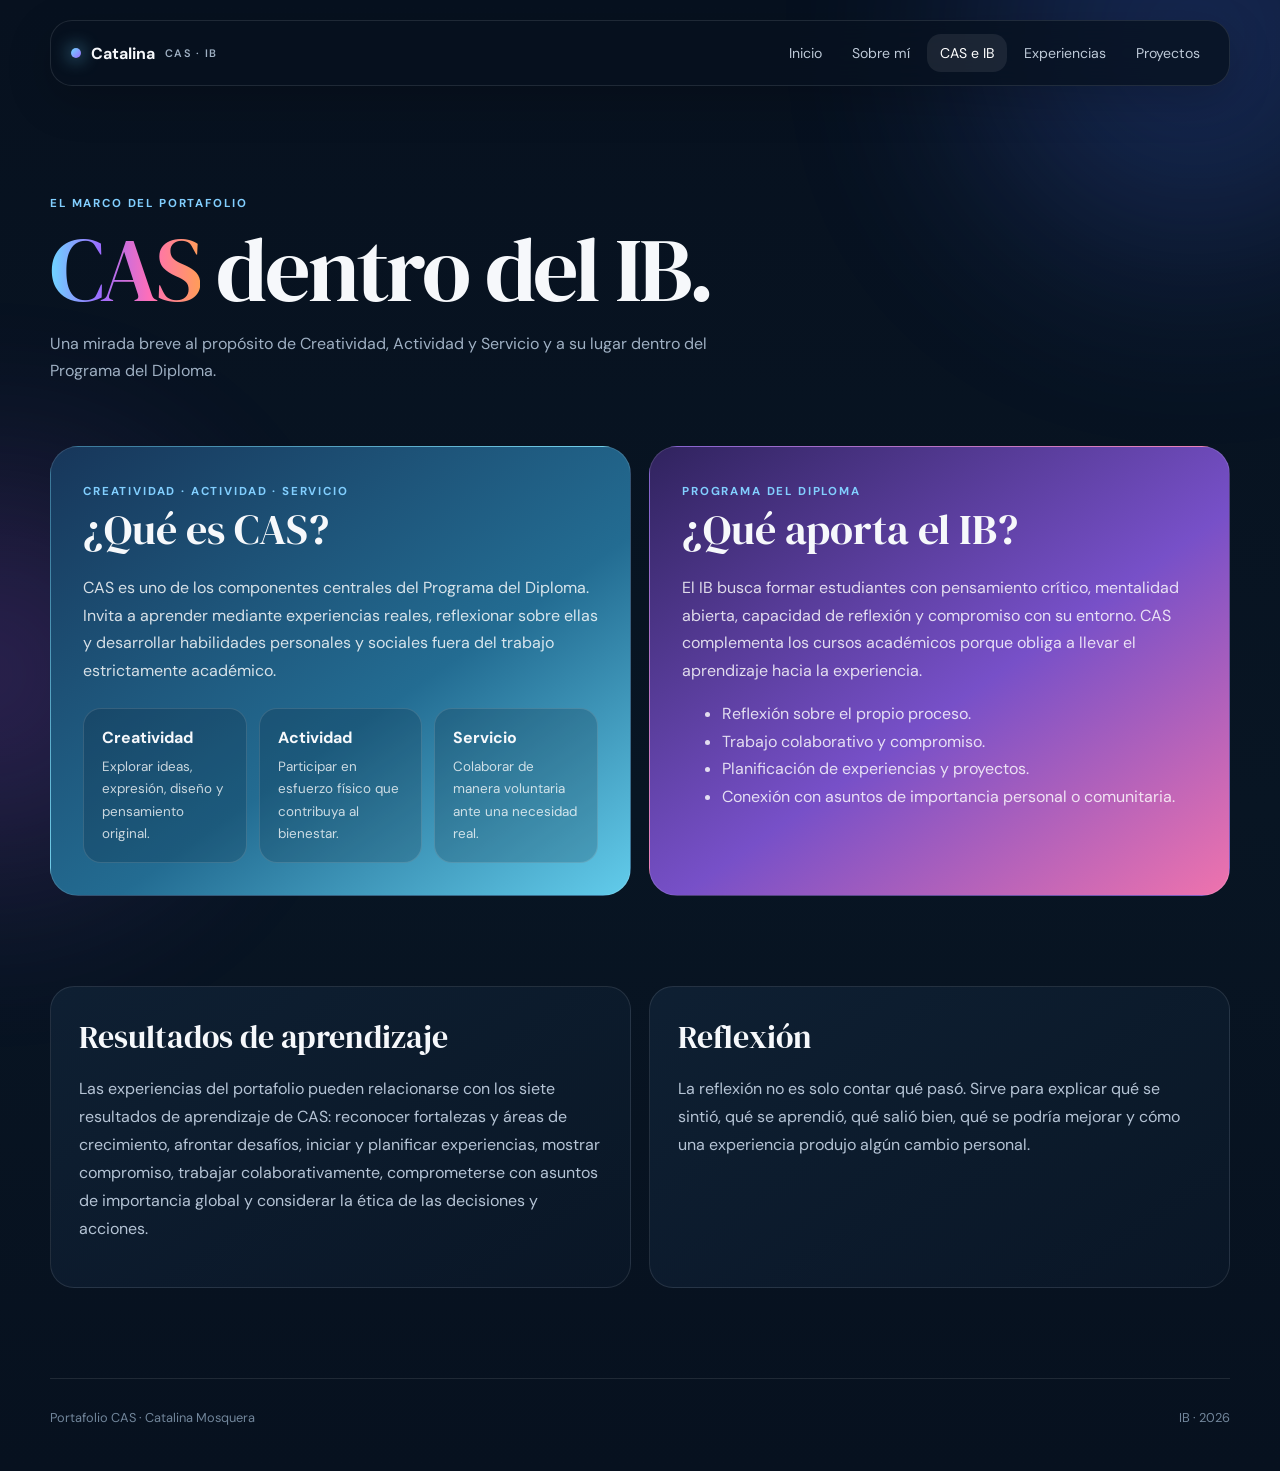
==== cas-ib.html @ 4ce29ef9 "Create Catalina CAS and IB page" ====
<!DOCTYPE html>
<html lang="es">
<head>
  <meta charset="UTF-8"><meta name="viewport" content="width=device-width, initial-scale=1.0">
  <title>CAS e IB · Catalina CAS</title>
  <link rel="preconnect" href="https://fonts.googleapis.com"><link rel="preconnect" href="https://fonts.gstatic.com" crossorigin>
  <link href="https://fonts.googleapis.com/css2?family=DM+Sans:wght@400;500;600;700&family=DM+Serif+Display:ital@0;1&display=swap" rel="stylesheet">
  <link rel="stylesheet" href="styles.css">
</head>
<body data-page="cas">
  <div class="ambient ambient-a"></div><div class="ambient ambient-b"></div>
  <header class="site-header"><a class="brand" href="index.html"><span class="brand-dot"></span><span>Catalina</span><small>CAS · IB</small></a><button class="menu-button" aria-label="Abrir navegación" aria-expanded="false">☰</button><nav class="top-nav"><a href="index.html" data-nav="inicio">Inicio</a><a href="perfil.html" data-nav="perfil">Sobre mí</a><a href="cas-ib.html" data-nav="cas">CAS e IB</a><a href="experiencias.html" data-nav="experiencias">Experiencias</a><a href="proyectos.html" data-nav="proyectos">Proyectos</a></nav></header>
  <main>
    <section class="page-hero shell"><span class="eyebrow">EL MARCO DEL PORTAFOLIO</span><h1><span class="gradient-word">CAS</span> dentro del IB.</h1><p>Una mirada breve al propósito de Creatividad, Actividad y Servicio y a su lugar dentro del Programa del Diploma.</p></section>
    <section class="shell info-split">
      <article class="info-panel cas"><span class="mini-label">CREATIVIDAD · ACTIVIDAD · SERVICIO</span><h2>¿Qué es CAS?</h2><p>CAS es uno de los componentes centrales del Programa del Diploma. Invita a aprender mediante experiencias reales, reflexionar sobre ellas y desarrollar habilidades personales y sociales fuera del trabajo estrictamente académico.</p><div class="pillar-list"><div class="pillar"><strong>Creatividad</strong><span>Explorar ideas, expresión, diseño y pensamiento original.</span></div><div class="pillar"><strong>Actividad</strong><span>Participar en esfuerzo físico que contribuya al bienestar.</span></div><div class="pillar"><strong>Servicio</strong><span>Colaborar de manera voluntaria ante una necesidad real.</span></div></div></article>
      <article class="info-panel ib"><span class="mini-label">PROGRAMA DEL DIPLOMA</span><h2>¿Qué aporta el IB?</h2><p>El IB busca formar estudiantes con pensamiento crítico, mentalidad abierta, capacidad de reflexión y compromiso con su entorno. CAS complementa los cursos académicos porque obliga a llevar el aprendizaje hacia la experiencia.</p><ul><li>Reflexión sobre el propio proceso.</li><li>Trabajo colaborativo y compromiso.</li><li>Planificación de experiencias y proyectos.</li><li>Conexión con asuntos de importancia personal o comunitaria.</li></ul></article>
    </section>
    <section class="shell content-grid">
      <article class="content-card"><h2>Resultados de aprendizaje</h2><p>Las experiencias del portafolio pueden relacionarse con los siete resultados de aprendizaje de CAS: reconocer fortalezas y áreas de crecimiento, afrontar desafíos, iniciar y planificar experiencias, mostrar compromiso, trabajar colaborativamente, comprometerse con asuntos de importancia global y considerar la ética de las decisiones y acciones.</p></article>
      <article class="content-card"><h2>Reflexión</h2><p>La reflexión no es solo contar qué pasó. Sirve para explicar qué se sintió, qué se aprendió, qué salió bien, qué se podría mejorar y cómo una experiencia produjo algún cambio personal.</p></article>
    </section>
  </main>
  <footer class="site-footer shell"><span>Portafolio CAS · Catalina Mosquera</span><span>IB · 2026</span></footer><script src="script.js"></script>
</body></html>
---- styles.css ----
:root{
  --bg:#07111f;
  --bg-2:#0b1728;
  --surface:#0f2034;
  --surface-2:#132944;
  --line:rgba(255,255,255,.1);
  --text:#f6f8fb;
  --muted:#9fb0c3;
  --cyan:#6ed7ff;
  --blue:#4f8cff;
  --violet:#9c6cff;
  --pink:#ff6fb7;
  --orange:#ff9d58;
  --serif:'DM Serif Display',serif;
  --sans:'DM Sans',sans-serif;
  --radius:26px;
}
*{box-sizing:border-box}
html{scroll-behavior:smooth}
body{margin:0;background:linear-gradient(180deg,#07111f 0%,#081523 55%,#07111f 100%);color:var(--text);font-family:var(--sans);min-height:100vh;overflow-x:hidden}
a{color:inherit}
img{max-width:100%;display:block}
button{font:inherit}
.shell{width:min(1180px,calc(100% - 40px));margin-inline:auto}
.ambient{position:fixed;border-radius:50%;filter:blur(110px);pointer-events:none;z-index:-1;opacity:.23}.ambient-a{width:430px;height:430px;background:#4c78ff;top:-180px;right:-130px}.ambient-b{width:360px;height:360px;background:#b955ff;bottom:5%;left:-190px}
.site-header{width:min(1180px,calc(100% - 40px));margin:20px auto 0;position:sticky;top:16px;z-index:30;display:flex;align-items:center;justify-content:space-between;padding:13px 16px 13px 20px;border:1px solid var(--line);border-radius:22px;background:rgba(7,17,31,.78);backdrop-filter:blur(22px);box-shadow:0 14px 45px rgba(0,0,0,.2)}
.brand{display:flex;gap:10px;align-items:center;text-decoration:none;font-weight:700}.brand small{color:var(--muted);font-size:.68rem;letter-spacing:.12em;font-weight:600}.brand-dot{width:10px;height:10px;border-radius:50%;background:linear-gradient(135deg,var(--cyan),var(--violet));box-shadow:0 0 18px var(--cyan)}
.top-nav{display:flex;gap:4px}.top-nav a{text-decoration:none;color:#bdc9d7;font-size:.88rem;padding:10px 13px;border-radius:14px;transition:.2s}.top-nav a:hover,.top-nav a.is-current{color:#fff;background:rgba(255,255,255,.08)}
.menu-button{display:none;border:0;background:transparent;color:#fff;font-size:1.4rem}
.hero{padding-top:90px;padding-bottom:70px}.home-hero{display:grid;grid-template-columns:1.18fr .82fr;align-items:center;gap:50px;min-height:650px}.eyebrow,.mini-label{font-size:.72rem;letter-spacing:.16em;font-weight:700;color:#82cfff}.hero h1,.page-hero h1{font-family:var(--serif);font-weight:400;letter-spacing:-.035em}.hero h1{font-size:clamp(3.6rem,7vw,6.9rem);line-height:.94;margin:18px 0 24px;max-width:860px}.hero h1 em{font-style:italic;background:linear-gradient(90deg,var(--cyan),#a58bff 43%,#ff82b7 75%,#ffad62);-webkit-background-clip:text;color:transparent}.hero-copy>p{font-size:1.04rem;line-height:1.75;color:var(--muted);max-width:620px}.hero-actions{display:flex;align-items:center;gap:22px;margin-top:32px}.button{display:inline-flex;align-items:center;gap:12px;text-decoration:none;padding:14px 19px;border-radius:16px;font-weight:700}.button-primary{background:linear-gradient(135deg,#3977ff,#62cfff);color:#fff;box-shadow:0 16px 35px rgba(56,128,255,.22)}.text-link{color:#cdd8e5;text-decoration:none;font-size:.9rem}.hero-art{min-height:460px;position:relative}.orb{position:absolute;border-radius:50%;filter:saturate(1.15)}.orb-one{width:290px;height:290px;right:4%;top:10%;background:linear-gradient(140deg,#2b6eff,#70d7ff);box-shadow:inset -30px -40px 70px rgba(6,17,31,.3),0 30px 80px rgba(55,136,255,.22)}.orb-two{width:180px;height:180px;left:3%;bottom:11%;background:linear-gradient(140deg,#9a5cff,#ff66ac 54%,#ff9f56);box-shadow:0 25px 70px rgba(218,86,187,.25)}.orb-three{width:96px;height:96px;left:18%;top:8%;background:linear-gradient(140deg,#ffd06d,#ff738b)}.glass-card{position:absolute;right:8%;bottom:4%;width:250px;padding:24px;border-radius:24px;border:1px solid rgba(255,255,255,.17);background:rgba(9,24,42,.65);backdrop-filter:blur(18px);box-shadow:0 25px 60px rgba(0,0,0,.25)}.hero-card span{font-size:.72rem;color:#91a7bd;letter-spacing:.16em}.hero-card strong{display:block;font-family:var(--serif);font-weight:400;font-size:1.85rem;line-height:1.05;margin-top:12px}
.section-block{padding:70px 0}.section-heading{display:flex;justify-content:space-between;gap:50px;align-items:end;margin-bottom:30px}.section-heading h2,.highlight-band h2{font-family:var(--serif);font-weight:400;font-size:clamp(2.3rem,4vw,4rem);line-height:1;margin:10px 0 0}.section-heading>p{max-width:450px;color:var(--muted);line-height:1.7;margin:0}.bento-grid{display:grid;grid-template-columns:repeat(12,1fr);grid-auto-rows:minmax(230px,auto);gap:16px}.bento-card{position:relative;overflow:hidden;display:flex;flex-direction:column;justify-content:space-between;padding:26px;border-radius:var(--radius);text-decoration:none;border:1px solid rgba(255,255,255,.11);transition:transform .25s,border-color .25s}.bento-card:hover{transform:translateY(-5px);border-color:rgba(255,255,255,.25)}.bento-card h3{font-family:var(--serif);font-size:2.25rem;font-weight:400;margin:8px 0}.bento-card p{max-width:370px;color:rgba(255,255,255,.76);line-height:1.55;margin:0}.card-index{font-size:.75rem;letter-spacing:.12em;color:rgba(255,255,255,.7)}.arrow{position:absolute;top:24px;right:24px;font-size:1.3rem}.bento-profile{grid-column:span 5;background:linear-gradient(145deg,#102d4c,#125b86 64%,#4ac5e9)}.bento-cas{grid-column:span 7;background:linear-gradient(145deg,#2b245c,#7650c7 50%,#ec6fae)}.bento-experiences{grid-column:span 7;background:linear-gradient(145deg,#172948,#3857a9 48%,#8b5ee9)}.bento-projects{grid-column:span 5;background:linear-gradient(145deg,#4d244a,#c55178 52%,#ff9a55)}
.highlight-band{margin-top:40px;margin-bottom:80px;padding:42px;border:1px solid var(--line);border-radius:30px;background:radial-gradient(circle at 85% 20%,rgba(105,218,255,.18),transparent 25%),linear-gradient(135deg,#0e2035,#101b31);display:flex;justify-content:space-between;align-items:center;gap:40px}.highlight-band p{color:var(--muted);line-height:1.7;max-width:480px}
.site-footer{display:flex;justify-content:space-between;color:#72869b;font-size:.8rem;padding:30px 0 45px;border-top:1px solid var(--line)}
.page-hero{padding-top:105px;padding-bottom:46px}.page-hero h1{font-size:clamp(3.6rem,7vw,6.4rem);line-height:.98;margin:14px 0 16px}.page-hero p{color:var(--muted);line-height:1.7;max-width:680px}.gradient-word{background:linear-gradient(90deg,var(--cyan),var(--violet),var(--pink),var(--orange));-webkit-background-clip:text;color:transparent}
.content-grid{display:grid;grid-template-columns:1fr 1fr;gap:18px;padding-bottom:90px}.content-card{border:1px solid var(--line);background:linear-gradient(145deg,rgba(15,32,52,.95),rgba(10,23,39,.95));border-radius:24px;padding:28px}.content-card h2,.content-card h3{font-family:var(--serif);font-weight:400}.content-card h2{font-size:2rem;margin:0 0 14px}.content-card h3{font-size:1.4rem;margin:0 0 10px}.content-card p,.content-card li{color:#b5c4d5;line-height:1.75}.content-card ul{padding-left:20px}.span-2{grid-column:1/-1}.accent-cyan{background:linear-gradient(145deg,#0e2944,#104f70 70%,#318eb3)}.accent-purple{background:linear-gradient(145deg,#201d45,#49377e 65%,#784ca8)}.accent-warm{background:linear-gradient(145deg,#42233d,#833a65 54%,#bf6553)}.accent-cyan p,.accent-purple p,.accent-warm p,.accent-cyan li,.accent-purple li,.accent-warm li{color:rgba(255,255,255,.82)}
.profile-intro{display:grid;grid-template-columns:.75fr 1.25fr;gap:24px;align-items:stretch}.portrait-placeholder{min-height:430px;border-radius:28px;border:1px dashed rgba(255,255,255,.24);display:grid;place-items:center;text-align:center;background:radial-gradient(circle at 50% 30%,rgba(103,211,255,.18),transparent 30%),linear-gradient(155deg,#132640,#0d192a);color:#9aafc3}.portrait-placeholder span{display:block;font-size:2.2rem;margin-bottom:8px}.profile-copy{padding:36px;border-radius:28px;background:linear-gradient(135deg,#172d4b,#293d70 42%,#6f4eac 74%,#c05c89);border:1px solid rgba(255,255,255,.12)}.profile-copy h2{font-family:var(--serif);font-size:3rem;font-weight:400;margin:0 0 14px}.profile-copy p{line-height:1.75;color:rgba(255,255,255,.84)}
.info-split{display:grid;grid-template-columns:1fr 1fr;gap:18px;padding-bottom:90px}.info-panel{border-radius:28px;padding:32px;border:1px solid rgba(255,255,255,.12)}.info-panel h2{font-family:var(--serif);font-size:2.65rem;font-weight:400;margin:0 0 14px}.info-panel p,.info-panel li{line-height:1.72;color:rgba(255,255,255,.82)}.info-panel.cas{background:linear-gradient(145deg,#17365a,#236c92 58%,#62cceb)}.info-panel.ib{background:linear-gradient(145deg,#30235e,#7750c8 55%,#ef73ad)}.pillar-list{display:grid;grid-template-columns:repeat(3,1fr);gap:12px;margin-top:24px}.pillar{padding:18px;border-radius:18px;background:rgba(4,15,28,.18);border:1px solid rgba(255,255,255,.13)}.pillar strong{display:block;margin-bottom:7px}.pillar span{font-size:.84rem;line-height:1.5;color:rgba(255,255,255,.77)}
.months-nav{display:flex;flex-wrap:wrap;gap:9px;margin:10px 0 34px}.month-chip{border:1px solid var(--line);background:#0d1c2e;color:#aebed0;border-radius:999px;padding:9px 14px;cursor:pointer}.month-chip.active{background:linear-gradient(90deg,#386eff,#66cfff);color:#fff;border-color:transparent}.experience-month{margin-bottom:54px}.experience-month[hidden]{display:none}.month-heading{display:flex;align-items:end;justify-content:space-between;margin-bottom:16px}.month-heading h2{font-family:var(--serif);font-size:3rem;font-weight:400;margin:0}.month-heading span{color:#70869d;font-size:.82rem}.experience-grid{display:grid;grid-template-columns:repeat(3,1fr);gap:16px}.experience-card{min-height:260px;display:flex;flex-direction:column;justify-content:space-between;padding:24px;border-radius:24px;border:1px solid var(--line);text-decoration:none;background:#0d1e31;transition:.2s}.experience-card:hover{transform:translateY(-4px)}.experience-card:nth-child(3n+1){background:linear-gradient(145deg,#11385c,#1c6287)}.experience-card:nth-child(3n+2){background:linear-gradient(145deg,#31245c,#7150ad)}.experience-card:nth-child(3n){background:linear-gradient(145deg,#4d2746,#a44a69 58%,#d87555)}.experience-card small{color:rgba(255,255,255,.65);letter-spacing:.13em}.experience-card h3{font-family:var(--serif);font-size:2rem;font-weight:400;margin:12px 0}.experience-card p{font-size:.9rem;line-height:1.55;color:rgba(255,255,255,.75)}.placeholder-line{display:block;width:55%;height:7px;border-radius:20px;background:rgba(255,255,255,.13);margin-top:9px}
.projects-grid{display:grid;grid-template-columns:repeat(2,1fr);gap:18px;padding-bottom:90px}.project-tile{min-height:340px;border-radius:28px;border:1px solid var(--line);padding:30px;display:flex;flex-direction:column;justify-content:space-between;text-decoration:none}.project-tile:nth-child(1){background:linear-gradient(145deg,#173657,#296f94 60%,#65c8df)}.project-tile:nth-child(2){background:linear-gradient(145deg,#39265f,#8652be 55%,#f06fa5)}.project-tile:nth-child(3){background:linear-gradient(145deg,#4e2745,#ad4e74 52%,#f28c5c)}.project-tile:nth-child(4){background:linear-gradient(145deg,#25345c,#4a59ac 50%,#9e6be0)}.project-tile h2{font-family:var(--serif);font-size:2.7rem;font-weight:400;margin:10px 0}.project-tile p{color:rgba(255,255,255,.8);line-height:1.65;max-width:480px}.status{font-size:.75rem;letter-spacing:.14em;color:rgba(255,255,255,.65)}
.template-wrap{padding-bottom:90px}.template-visual{height:300px;border-radius:28px;border:1px dashed rgba(255,255,255,.22);display:grid;place-items:center;background:radial-gradient(circle at 30% 20%,rgba(110,215,255,.14),transparent 30%),radial-gradient(circle at 80% 80%,rgba(255,111,183,.14),transparent 25%),#0c1b2d;color:#8fa5ba;margin-bottom:18px}.template-sections{display:grid;gap:14px}.template-section{padding:26px;border:1px solid var(--line);border-radius:22px;background:#0d1e31}.template-section h2{font-family:var(--serif);font-size:2rem;font-weight:400;margin:0 0 10px}.template-section p,.template-section li{color:#b8c7d7;line-height:1.72}
@media(max-width:900px){.home-hero{grid-template-columns:1fr;min-height:auto}.hero-art{min-height:360px}.section-heading,.highlight-band{align-items:flex-start;flex-direction:column}.bento-profile,.bento-cas,.bento-experiences,.bento-projects{grid-column:span 12}.content-grid,.info-split,.profile-intro,.projects-grid{grid-template-columns:1fr}.experience-grid{grid-template-columns:1fr 1fr}.pillar-list{grid-template-columns:1fr}.profile-copy{padding:28px}}
@media(max-width:680px){.shell,.site-header{width:min(100% - 24px,1180px)}.site-header{top:8px;margin-top:8px}.brand small{display:none}.menu-button{display:block}.top-nav{display:none;position:absolute;top:64px;left:0;right:0;flex-direction:column;padding:10px;border:1px solid var(--line);border-radius:18px;background:#091725;box-shadow:0 18px 40px rgba(0,0,0,.28)}.top-nav.open{display:flex}.hero{padding-top:66px}.hero h1{font-size:clamp(3.2rem,16vw,5rem)}.hero-actions{align-items:flex-start;flex-direction:column}.hero-art{min-height:300px}.orb-one{width:220px;height:220px}.orb-two{width:130px;height:130px}.orb-three{width:72px;height:72px}.glass-card{width:210px;padding:20px}.section-block{padding:48px 0}.section-heading h2,.highlight-band h2{font-size:2.6rem}.bento-grid{grid-auto-rows:minmax(220px,auto)}.experience-grid{grid-template-columns:1fr}.page-hero{padding-top:75px}.page-hero h1{font-size:3.7rem}.site-footer{gap:14px;flex-direction:column}.content-grid{padding-bottom:60px}.span-2{grid-column:auto}.portrait-placeholder{min-height:320px}}
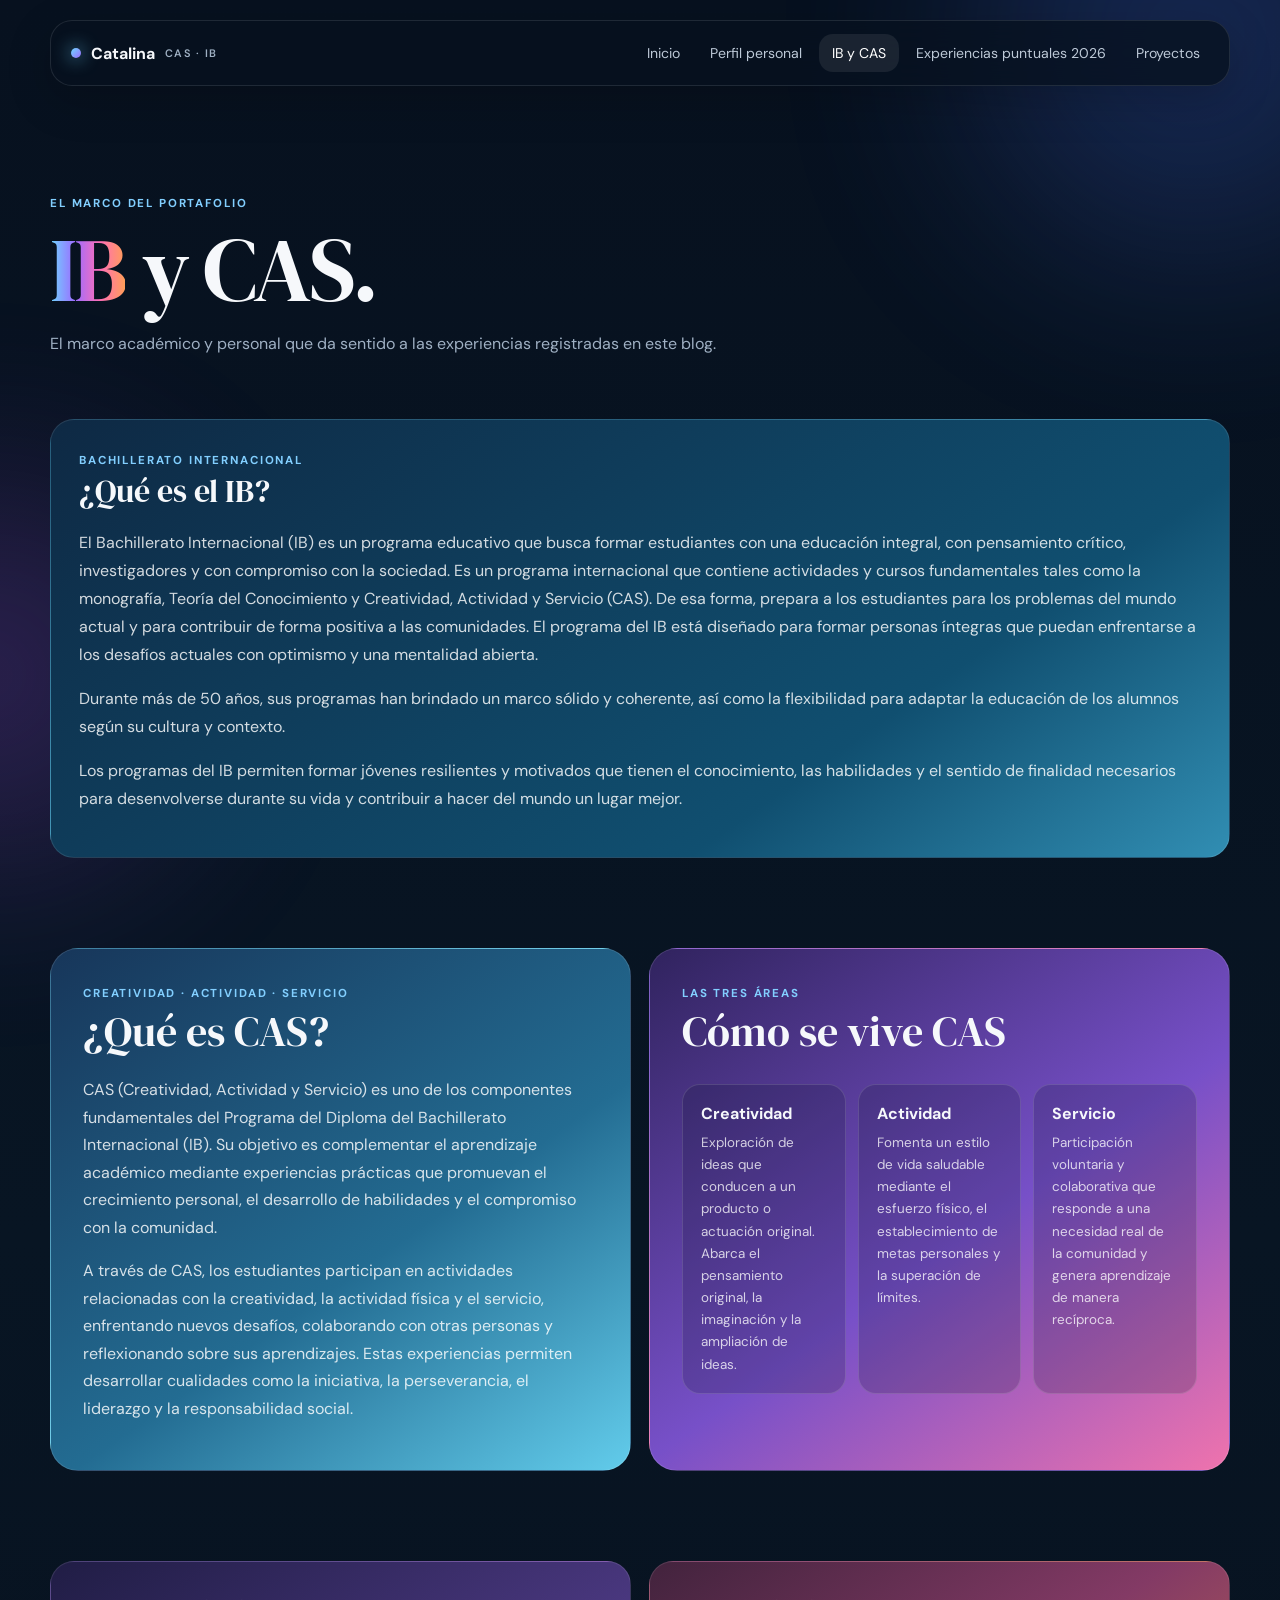
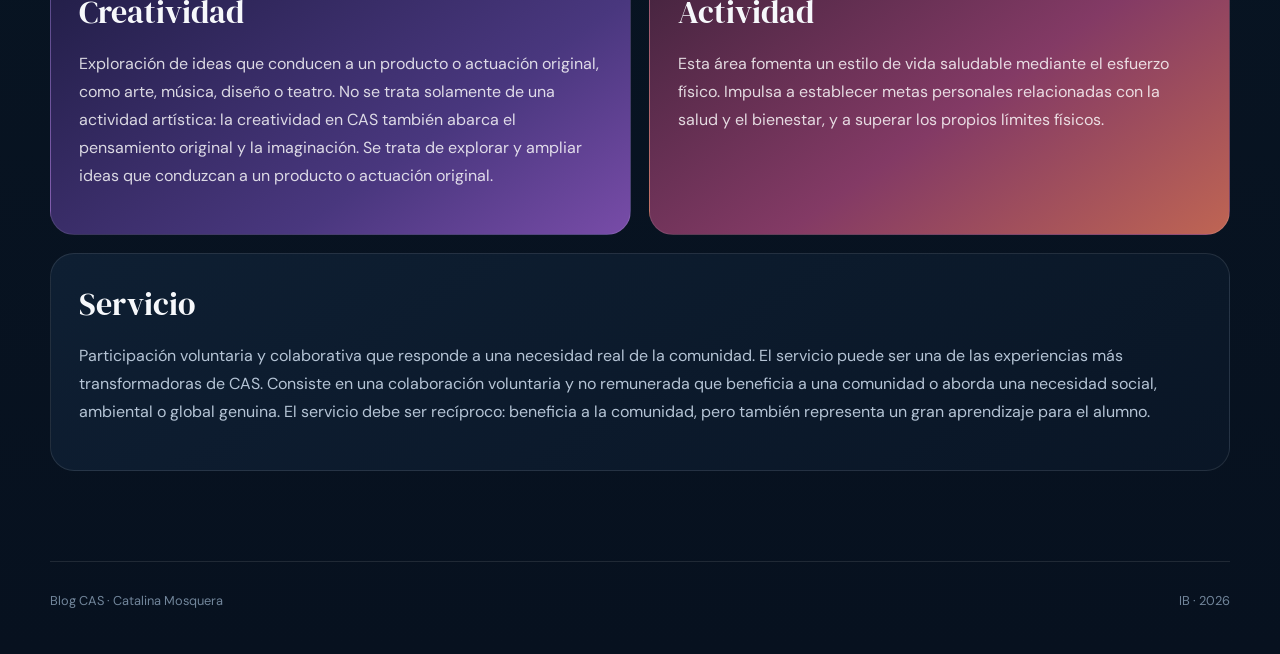
==== commit cb58c1be: "Add Catalina original IB and CAS information" ====
--- a/cas-ib.html
+++ b/cas-ib.html
@@ -2,24 +2,51 @@
 <html lang="es">
 <head>
   <meta charset="UTF-8"><meta name="viewport" content="width=device-width, initial-scale=1.0">
-  <title>CAS e IB · Catalina CAS</title>
+  <title>IB y CAS · Catalina CAS</title>
   <link rel="preconnect" href="https://fonts.googleapis.com"><link rel="preconnect" href="https://fonts.gstatic.com" crossorigin>
   <link href="https://fonts.googleapis.com/css2?family=DM+Sans:wght@400;500;600;700&family=DM+Serif+Display:ital@0;1&display=swap" rel="stylesheet">
   <link rel="stylesheet" href="styles.css">
 </head>
 <body data-page="cas">
   <div class="ambient ambient-a"></div><div class="ambient ambient-b"></div>
-  <header class="site-header"><a class="brand" href="index.html"><span class="brand-dot"></span><span>Catalina</span><small>CAS · IB</small></a><button class="menu-button" aria-label="Abrir navegación" aria-expanded="false">☰</button><nav class="top-nav"><a href="index.html" data-nav="inicio">Inicio</a><a href="perfil.html" data-nav="perfil">Sobre mí</a><a href="cas-ib.html" data-nav="cas">CAS e IB</a><a href="experiencias.html" data-nav="experiencias">Experiencias</a><a href="proyectos.html" data-nav="proyectos">Proyectos</a></nav></header>
+  <header class="site-header"><a class="brand" href="index.html"><span class="brand-dot"></span><span>Catalina</span><small>CAS · IB</small></a><button class="menu-button" aria-label="Abrir navegación" aria-expanded="false">☰</button><nav class="top-nav"><a href="index.html" data-nav="inicio">Inicio</a><a href="perfil.html" data-nav="perfil">Perfil personal</a><a href="cas-ib.html" data-nav="cas">IB y CAS</a><a href="experiencias.html" data-nav="experiencias">Experiencias puntuales 2026</a><a href="proyectos.html" data-nav="proyectos">Proyectos</a></nav></header>
   <main>
-    <section class="page-hero shell"><span class="eyebrow">EL MARCO DEL PORTAFOLIO</span><h1><span class="gradient-word">CAS</span> dentro del IB.</h1><p>Una mirada breve al propósito de Creatividad, Actividad y Servicio y a su lugar dentro del Programa del Diploma.</p></section>
+    <section class="page-hero shell"><span class="eyebrow">EL MARCO DEL PORTAFOLIO</span><h1><span class="gradient-word">IB</span> y CAS.</h1><p>El marco académico y personal que da sentido a las experiencias registradas en este blog.</p></section>
+
+    <section class="shell content-grid">
+      <article class="content-card accent-cyan span-2">
+        <span class="mini-label">BACHILLERATO INTERNACIONAL</span>
+        <h2>¿Qué es el IB?</h2>
+        <p>El Bachillerato Internacional (IB) es un programa educativo que busca formar estudiantes con una educación integral, con pensamiento crítico, investigadores y con compromiso con la sociedad. Es un programa internacional que contiene actividades y cursos fundamentales tales como la monografía, Teoría del Conocimiento y Creatividad, Actividad y Servicio (CAS). De esa forma, prepara a los estudiantes para los problemas del mundo actual y para contribuir de forma positiva a las comunidades. El programa del IB está diseñado para formar personas íntegras que puedan enfrentarse a los desafíos actuales con optimismo y una mentalidad abierta.</p>
+        <p>Durante más de 50 años, sus programas han brindado un marco sólido y coherente, así como la flexibilidad para adaptar la educación de los alumnos según su cultura y contexto.</p>
+        <p>Los programas del IB permiten formar jóvenes resilientes y motivados que tienen el conocimiento, las habilidades y el sentido de finalidad necesarios para desenvolverse durante su vida y contribuir a hacer del mundo un lugar mejor.</p>
+      </article>
+    </section>
+
     <section class="shell info-split">
-      <article class="info-panel cas"><span class="mini-label">CREATIVIDAD · ACTIVIDAD · SERVICIO</span><h2>¿Qué es CAS?</h2><p>CAS es uno de los componentes centrales del Programa del Diploma. Invita a aprender mediante experiencias reales, reflexionar sobre ellas y desarrollar habilidades personales y sociales fuera del trabajo estrictamente académico.</p><div class="pillar-list"><div class="pillar"><strong>Creatividad</strong><span>Explorar ideas, expresión, diseño y pensamiento original.</span></div><div class="pillar"><strong>Actividad</strong><span>Participar en esfuerzo físico que contribuya al bienestar.</span></div><div class="pillar"><strong>Servicio</strong><span>Colaborar de manera voluntaria ante una necesidad real.</span></div></div></article>
-      <article class="info-panel ib"><span class="mini-label">PROGRAMA DEL DIPLOMA</span><h2>¿Qué aporta el IB?</h2><p>El IB busca formar estudiantes con pensamiento crítico, mentalidad abierta, capacidad de reflexión y compromiso con su entorno. CAS complementa los cursos académicos porque obliga a llevar el aprendizaje hacia la experiencia.</p><ul><li>Reflexión sobre el propio proceso.</li><li>Trabajo colaborativo y compromiso.</li><li>Planificación de experiencias y proyectos.</li><li>Conexión con asuntos de importancia personal o comunitaria.</li></ul></article>
+      <article class="info-panel cas">
+        <span class="mini-label">CREATIVIDAD · ACTIVIDAD · SERVICIO</span>
+        <h2>¿Qué es CAS?</h2>
+        <p>CAS (Creatividad, Actividad y Servicio) es uno de los componentes fundamentales del Programa del Diploma del Bachillerato Internacional (IB). Su objetivo es complementar el aprendizaje académico mediante experiencias prácticas que promuevan el crecimiento personal, el desarrollo de habilidades y el compromiso con la comunidad.</p>
+        <p>A través de CAS, los estudiantes participan en actividades relacionadas con la creatividad, la actividad física y el servicio, enfrentando nuevos desafíos, colaborando con otras personas y reflexionando sobre sus aprendizajes. Estas experiencias permiten desarrollar cualidades como la iniciativa, la perseverancia, el liderazgo y la responsabilidad social.</p>
+      </article>
+
+      <article class="info-panel ib">
+        <span class="mini-label">LAS TRES ÁREAS</span>
+        <h2>Cómo se vive CAS</h2>
+        <div class="pillar-list">
+          <div class="pillar"><strong>Creatividad</strong><span>Exploración de ideas que conducen a un producto o actuación original. Abarca el pensamiento original, la imaginación y la ampliación de ideas.</span></div>
+          <div class="pillar"><strong>Actividad</strong><span>Fomenta un estilo de vida saludable mediante el esfuerzo físico, el establecimiento de metas personales y la superación de límites.</span></div>
+          <div class="pillar"><strong>Servicio</strong><span>Participación voluntaria y colaborativa que responde a una necesidad real de la comunidad y genera aprendizaje de manera recíproca.</span></div>
+        </div>
+      </article>
     </section>
+
     <section class="shell content-grid">
-      <article class="content-card"><h2>Resultados de aprendizaje</h2><p>Las experiencias del portafolio pueden relacionarse con los siete resultados de aprendizaje de CAS: reconocer fortalezas y áreas de crecimiento, afrontar desafíos, iniciar y planificar experiencias, mostrar compromiso, trabajar colaborativamente, comprometerse con asuntos de importancia global y considerar la ética de las decisiones y acciones.</p></article>
-      <article class="content-card"><h2>Reflexión</h2><p>La reflexión no es solo contar qué pasó. Sirve para explicar qué se sintió, qué se aprendió, qué salió bien, qué se podría mejorar y cómo una experiencia produjo algún cambio personal.</p></article>
+      <article class="content-card accent-purple"><h2>Creatividad</h2><p>Exploración de ideas que conducen a un producto o actuación original, como arte, música, diseño o teatro. No se trata solamente de una actividad artística: la creatividad en CAS también abarca el pensamiento original y la imaginación. Se trata de explorar y ampliar ideas que conduzcan a un producto o actuación original.</p></article>
+      <article class="content-card accent-warm"><h2>Actividad</h2><p>Esta área fomenta un estilo de vida saludable mediante el esfuerzo físico. Impulsa a establecer metas personales relacionadas con la salud y el bienestar, y a superar los propios límites físicos.</p></article>
+      <article class="content-card span-2"><h2>Servicio</h2><p>Participación voluntaria y colaborativa que responde a una necesidad real de la comunidad. El servicio puede ser una de las experiencias más transformadoras de CAS. Consiste en una colaboración voluntaria y no remunerada que beneficia a una comunidad o aborda una necesidad social, ambiental o global genuina. El servicio debe ser recíproco: beneficia a la comunidad, pero también representa un gran aprendizaje para el alumno.</p></article>
     </section>
   </main>
-  <footer class="site-footer shell"><span>Portafolio CAS · Catalina Mosquera</span><span>IB · 2026</span></footer><script src="script.js"></script>
+  <footer class="site-footer shell"><span>Blog CAS · Catalina Mosquera</span><span>IB · 2026</span></footer><script src="script.js"></script>
 </body></html>
